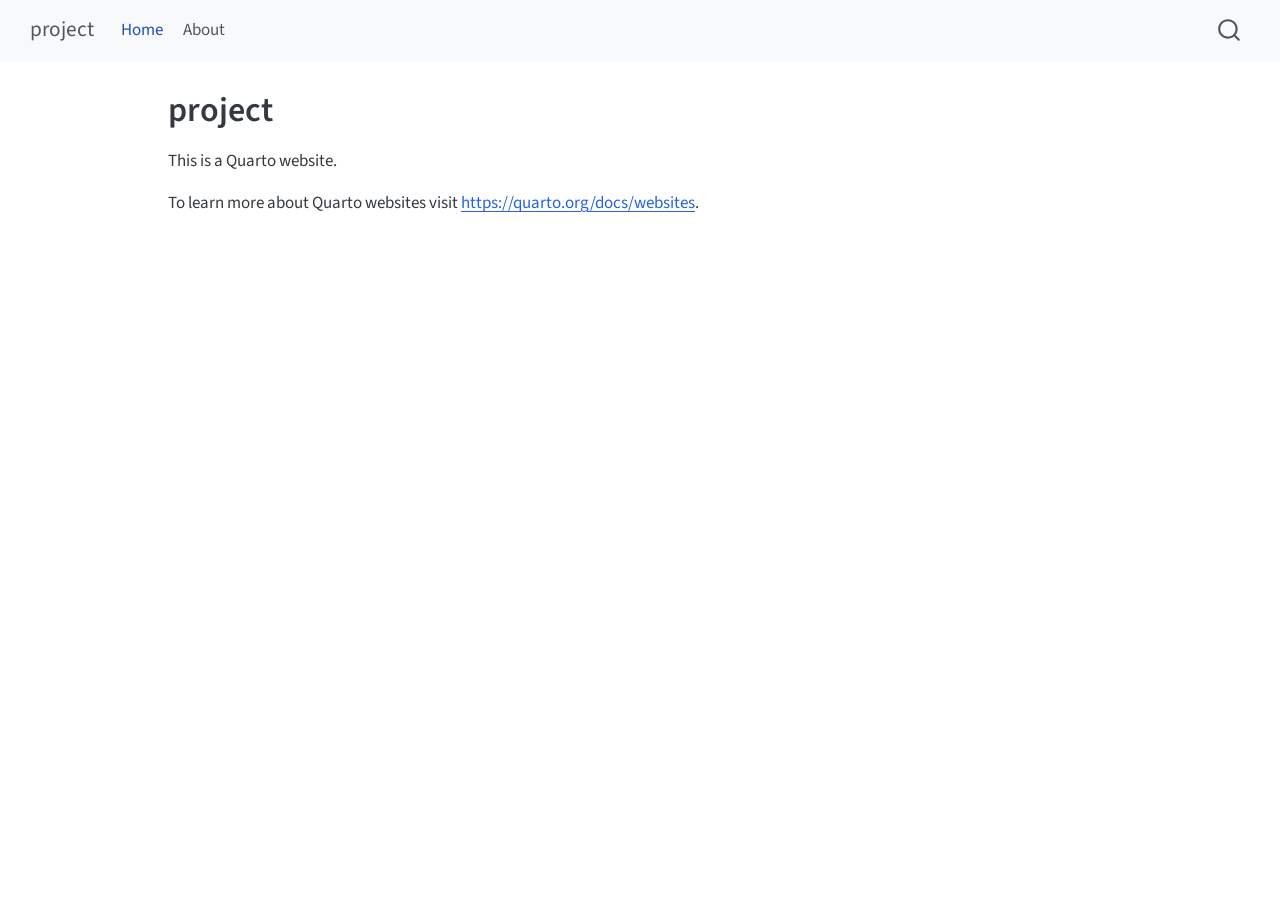
==== docs/index.html @ 0a2a4d00 "initial commit" ====
<!DOCTYPE html>
<html xmlns="http://www.w3.org/1999/xhtml" lang="en" xml:lang="en"><head>

<meta charset="utf-8">
<meta name="generator" content="quarto-1.8.27">

<meta name="viewport" content="width=device-width, initial-scale=1.0, user-scalable=yes">


<title>project</title>
<style>
code{white-space: pre-wrap;}
span.smallcaps{font-variant: small-caps;}
div.columns{display: flex; gap: min(4vw, 1.5em);}
div.column{flex: auto; overflow-x: auto;}
div.hanging-indent{margin-left: 1.5em; text-indent: -1.5em;}
ul.task-list{list-style: none;}
ul.task-list li input[type="checkbox"] {
  width: 0.8em;
  margin: 0 0.8em 0.2em -1em; /* quarto-specific, see https://github.com/quarto-dev/quarto-cli/issues/4556 */ 
  vertical-align: middle;
}
</style>


<script src="site_libs/quarto-nav/quarto-nav.js"></script>
<script src="site_libs/quarto-nav/headroom.min.js"></script>
<script src="site_libs/clipboard/clipboard.min.js"></script>
<script src="site_libs/quarto-search/autocomplete.umd.js"></script>
<script src="site_libs/quarto-search/fuse.min.js"></script>
<script src="site_libs/quarto-search/quarto-search.js"></script>
<meta name="quarto:offset" content="./">
<script src="site_libs/quarto-html/quarto.js" type="module"></script>
<script src="site_libs/quarto-html/tabsets/tabsets.js" type="module"></script>
<script src="site_libs/quarto-html/axe/axe-check.js" type="module"></script>
<script src="site_libs/quarto-html/popper.min.js"></script>
<script src="site_libs/quarto-html/tippy.umd.min.js"></script>
<script src="site_libs/quarto-html/anchor.min.js"></script>
<link href="site_libs/quarto-html/tippy.css" rel="stylesheet">
<link href="site_libs/quarto-html/quarto-syntax-highlighting-ed96de9b727972fe78a7b5d16c58bf87.css" rel="stylesheet" id="quarto-text-highlighting-styles">
<script src="site_libs/bootstrap/bootstrap.min.js"></script>
<link href="site_libs/bootstrap/bootstrap-icons.css" rel="stylesheet">
<link href="site_libs/bootstrap/bootstrap-c82218b12ac0f327fa8bd7d074ce2147.min.css" rel="stylesheet" append-hash="true" id="quarto-bootstrap" data-mode="light">
<script id="quarto-search-options" type="application/json">{
  "location": "navbar",
  "copy-button": false,
  "collapse-after": 3,
  "panel-placement": "end",
  "type": "overlay",
  "limit": 50,
  "keyboard-shortcut": [
    "f",
    "/",
    "s"
  ],
  "show-item-context": false,
  "language": {
    "search-no-results-text": "No results",
    "search-matching-documents-text": "matching documents",
    "search-copy-link-title": "Copy link to search",
    "search-hide-matches-text": "Hide additional matches",
    "search-more-match-text": "more match in this document",
    "search-more-matches-text": "more matches in this document",
    "search-clear-button-title": "Clear",
    "search-text-placeholder": "",
    "search-detached-cancel-button-title": "Cancel",
    "search-submit-button-title": "Submit",
    "search-label": "Search"
  }
}</script>


<link rel="stylesheet" href="styles.css">
</head>

<body class="nav-fixed quarto-light">

<div id="quarto-search-results"></div>
  <header id="quarto-header" class="headroom fixed-top">
    <nav class="navbar navbar-expand-lg " data-bs-theme="dark">
      <div class="navbar-container container-fluid">
      <div class="navbar-brand-container mx-auto">
    <a class="navbar-brand" href="./index.html">
    <span class="navbar-title">project</span>
    </a>
  </div>
            <div id="quarto-search" class="" title="Search"></div>
          <button class="navbar-toggler" type="button" data-bs-toggle="collapse" data-bs-target="#navbarCollapse" aria-controls="navbarCollapse" role="menu" aria-expanded="false" aria-label="Toggle navigation" onclick="if (window.quartoToggleHeadroom) { window.quartoToggleHeadroom(); }">
  <span class="navbar-toggler-icon"></span>
</button>
          <div class="collapse navbar-collapse" id="navbarCollapse">
            <ul class="navbar-nav navbar-nav-scroll me-auto">
  <li class="nav-item">
    <a class="nav-link active" href="./index.html" aria-current="page"> 
<span class="menu-text">Home</span></a>
  </li>  
  <li class="nav-item">
    <a class="nav-link" href="./about.html"> 
<span class="menu-text">About</span></a>
  </li>  
</ul>
          </div> <!-- /navcollapse -->
            <div class="quarto-navbar-tools">
</div>
      </div> <!-- /container-fluid -->
    </nav>
</header>
<!-- content -->
<div id="quarto-content" class="quarto-container page-columns page-rows-contents page-layout-article page-navbar">
<!-- sidebar -->
<!-- margin-sidebar -->
    <div id="quarto-margin-sidebar" class="sidebar margin-sidebar zindex-bottom">
        
    </div>
<!-- main -->
<main class="content" id="quarto-document-content">

<header id="title-block-header" class="quarto-title-block default">
<div class="quarto-title">
<h1 class="title">project</h1>
</div>



<div class="quarto-title-meta">

    
  
    
  </div>
  


</header>


<p>This is a Quarto website.</p>
<p>To learn more about Quarto websites visit <a href="https://quarto.org/docs/websites" class="uri">https://quarto.org/docs/websites</a>.</p>



</main> <!-- /main -->
<script id="quarto-html-after-body" type="application/javascript">
  window.document.addEventListener("DOMContentLoaded", function (event) {
    const icon = "";
    const anchorJS = new window.AnchorJS();
    anchorJS.options = {
      placement: 'right',
      icon: icon
    };
    anchorJS.add('.anchored');
    const isCodeAnnotation = (el) => {
      for (const clz of el.classList) {
        if (clz.startsWith('code-annotation-')) {                     
          return true;
        }
      }
      return false;
    }
    const onCopySuccess = function(e) {
      // button target
      const button = e.trigger;
      // don't keep focus
      button.blur();
      // flash "checked"
      button.classList.add('code-copy-button-checked');
      var currentTitle = button.getAttribute("title");
      button.setAttribute("title", "Copied!");
      let tooltip;
      if (window.bootstrap) {
        button.setAttribute("data-bs-toggle", "tooltip");
        button.setAttribute("data-bs-placement", "left");
        button.setAttribute("data-bs-title", "Copied!");
        tooltip = new bootstrap.Tooltip(button, 
          { trigger: "manual", 
            customClass: "code-copy-button-tooltip",
            offset: [0, -8]});
        tooltip.show();    
      }
      setTimeout(function() {
        if (tooltip) {
          tooltip.hide();
          button.removeAttribute("data-bs-title");
          button.removeAttribute("data-bs-toggle");
          button.removeAttribute("data-bs-placement");
        }
        button.setAttribute("title", currentTitle);
        button.classList.remove('code-copy-button-checked');
      }, 1000);
      // clear code selection
      e.clearSelection();
    }
    const getTextToCopy = function(trigger) {
      const outerScaffold = trigger.parentElement.cloneNode(true);
      const codeEl = outerScaffold.querySelector('code');
      for (const childEl of codeEl.children) {
        if (isCodeAnnotation(childEl)) {
          childEl.remove();
        }
      }
      return codeEl.innerText;
    }
    const clipboard = new window.ClipboardJS('.code-copy-button:not([data-in-quarto-modal])', {
      text: getTextToCopy
    });
    clipboard.on('success', onCopySuccess);
    if (window.document.getElementById('quarto-embedded-source-code-modal')) {
      const clipboardModal = new window.ClipboardJS('.code-copy-button[data-in-quarto-modal]', {
        text: getTextToCopy,
        container: window.document.getElementById('quarto-embedded-source-code-modal')
      });
      clipboardModal.on('success', onCopySuccess);
    }
      var localhostRegex = new RegExp(/^(?:http|https):\/\/localhost\:?[0-9]*\//);
      var mailtoRegex = new RegExp(/^mailto:/);
        var filterRegex = new RegExp('/' + window.location.host + '/');
      var isInternal = (href) => {
          return filterRegex.test(href) || localhostRegex.test(href) || mailtoRegex.test(href);
      }
      // Inspect non-navigation links and adorn them if external
     var links = window.document.querySelectorAll('a[href]:not(.nav-link):not(.navbar-brand):not(.toc-action):not(.sidebar-link):not(.sidebar-item-toggle):not(.pagination-link):not(.no-external):not([aria-hidden]):not(.dropdown-item):not(.quarto-navigation-tool):not(.about-link)');
      for (var i=0; i<links.length; i++) {
        const link = links[i];
        if (!isInternal(link.href)) {
          // undo the damage that might have been done by quarto-nav.js in the case of
          // links that we want to consider external
          if (link.dataset.originalHref !== undefined) {
            link.href = link.dataset.originalHref;
          }
        }
      }
    function tippyHover(el, contentFn, onTriggerFn, onUntriggerFn) {
      const config = {
        allowHTML: true,
        maxWidth: 500,
        delay: 100,
        arrow: false,
        appendTo: function(el) {
            return el.parentElement;
        },
        interactive: true,
        interactiveBorder: 10,
        theme: 'quarto',
        placement: 'bottom-start',
      };
      if (contentFn) {
        config.content = contentFn;
      }
      if (onTriggerFn) {
        config.onTrigger = onTriggerFn;
      }
      if (onUntriggerFn) {
        config.onUntrigger = onUntriggerFn;
      }
      window.tippy(el, config); 
    }
    const noterefs = window.document.querySelectorAll('a[role="doc-noteref"]');
    for (var i=0; i<noterefs.length; i++) {
      const ref = noterefs[i];
      tippyHover(ref, function() {
        // use id or data attribute instead here
        let href = ref.getAttribute('data-footnote-href') || ref.getAttribute('href');
        try { href = new URL(href).hash; } catch {}
        const id = href.replace(/^#\/?/, "");
        const note = window.document.getElementById(id);
        if (note) {
          return note.innerHTML;
        } else {
          return "";
        }
      });
    }
    const xrefs = window.document.querySelectorAll('a.quarto-xref');
    const processXRef = (id, note) => {
      // Strip column container classes
      const stripColumnClz = (el) => {
        el.classList.remove("page-full", "page-columns");
        if (el.children) {
          for (const child of el.children) {
            stripColumnClz(child);
          }
        }
      }
      stripColumnClz(note)
      if (id === null || id.startsWith('sec-')) {
        // Special case sections, only their first couple elements
        const container = document.createElement("div");
        if (note.children && note.children.length > 2) {
          container.appendChild(note.children[0].cloneNode(true));
          for (let i = 1; i < note.children.length; i++) {
            const child = note.children[i];
            if (child.tagName === "P" && child.innerText === "") {
              continue;
            } else {
              container.appendChild(child.cloneNode(true));
              break;
            }
          }
          if (window.Quarto?.typesetMath) {
            window.Quarto.typesetMath(container);
          }
          return container.innerHTML
        } else {
          if (window.Quarto?.typesetMath) {
            window.Quarto.typesetMath(note);
          }
          return note.innerHTML;
        }
      } else {
        // Remove any anchor links if they are present
        const anchorLink = note.querySelector('a.anchorjs-link');
        if (anchorLink) {
          anchorLink.remove();
        }
        if (window.Quarto?.typesetMath) {
          window.Quarto.typesetMath(note);
        }
        if (note.classList.contains("callout")) {
          return note.outerHTML;
        } else {
          return note.innerHTML;
        }
      }
    }
    for (var i=0; i<xrefs.length; i++) {
      const xref = xrefs[i];
      tippyHover(xref, undefined, function(instance) {
        instance.disable();
        let url = xref.getAttribute('href');
        let hash = undefined; 
        if (url.startsWith('#')) {
          hash = url;
        } else {
          try { hash = new URL(url).hash; } catch {}
        }
        if (hash) {
          const id = hash.replace(/^#\/?/, "");
          const note = window.document.getElementById(id);
          if (note !== null) {
            try {
              const html = processXRef(id, note.cloneNode(true));
              instance.setContent(html);
            } finally {
              instance.enable();
              instance.show();
            }
          } else {
            // See if we can fetch this
            fetch(url.split('#')[0])
            .then(res => res.text())
            .then(html => {
              const parser = new DOMParser();
              const htmlDoc = parser.parseFromString(html, "text/html");
              const note = htmlDoc.getElementById(id);
              if (note !== null) {
                const html = processXRef(id, note);
                instance.setContent(html);
              } 
            }).finally(() => {
              instance.enable();
              instance.show();
            });
          }
        } else {
          // See if we can fetch a full url (with no hash to target)
          // This is a special case and we should probably do some content thinning / targeting
          fetch(url)
          .then(res => res.text())
          .then(html => {
            const parser = new DOMParser();
            const htmlDoc = parser.parseFromString(html, "text/html");
            const note = htmlDoc.querySelector('main.content');
            if (note !== null) {
              // This should only happen for chapter cross references
              // (since there is no id in the URL)
              // remove the first header
              if (note.children.length > 0 && note.children[0].tagName === "HEADER") {
                note.children[0].remove();
              }
              const html = processXRef(null, note);
              instance.setContent(html);
            } 
          }).finally(() => {
            instance.enable();
            instance.show();
          });
        }
      }, function(instance) {
      });
    }
        let selectedAnnoteEl;
        const selectorForAnnotation = ( cell, annotation) => {
          let cellAttr = 'data-code-cell="' + cell + '"';
          let lineAttr = 'data-code-annotation="' +  annotation + '"';
          const selector = 'span[' + cellAttr + '][' + lineAttr + ']';
          return selector;
        }
        const selectCodeLines = (annoteEl) => {
          const doc = window.document;
          const targetCell = annoteEl.getAttribute("data-target-cell");
          const targetAnnotation = annoteEl.getAttribute("data-target-annotation");
          const annoteSpan = window.document.querySelector(selectorForAnnotation(targetCell, targetAnnotation));
          const lines = annoteSpan.getAttribute("data-code-lines").split(",");
          const lineIds = lines.map((line) => {
            return targetCell + "-" + line;
          })
          let top = null;
          let height = null;
          let parent = null;
          if (lineIds.length > 0) {
              //compute the position of the single el (top and bottom and make a div)
              const el = window.document.getElementById(lineIds[0]);
              top = el.offsetTop;
              height = el.offsetHeight;
              parent = el.parentElement.parentElement;
            if (lineIds.length > 1) {
              const lastEl = window.document.getElementById(lineIds[lineIds.length - 1]);
              const bottom = lastEl.offsetTop + lastEl.offsetHeight;
              height = bottom - top;
            }
            if (top !== null && height !== null && parent !== null) {
              // cook up a div (if necessary) and position it 
              let div = window.document.getElementById("code-annotation-line-highlight");
              if (div === null) {
                div = window.document.createElement("div");
                div.setAttribute("id", "code-annotation-line-highlight");
                div.style.position = 'absolute';
                parent.appendChild(div);
              }
              div.style.top = top - 2 + "px";
              div.style.height = height + 4 + "px";
              div.style.left = 0;
              let gutterDiv = window.document.getElementById("code-annotation-line-highlight-gutter");
              if (gutterDiv === null) {
                gutterDiv = window.document.createElement("div");
                gutterDiv.setAttribute("id", "code-annotation-line-highlight-gutter");
                gutterDiv.style.position = 'absolute';
                const codeCell = window.document.getElementById(targetCell);
                const gutter = codeCell.querySelector('.code-annotation-gutter');
                gutter.appendChild(gutterDiv);
              }
              gutterDiv.style.top = top - 2 + "px";
              gutterDiv.style.height = height + 4 + "px";
            }
            selectedAnnoteEl = annoteEl;
          }
        };
        const unselectCodeLines = () => {
          const elementsIds = ["code-annotation-line-highlight", "code-annotation-line-highlight-gutter"];
          elementsIds.forEach((elId) => {
            const div = window.document.getElementById(elId);
            if (div) {
              div.remove();
            }
          });
          selectedAnnoteEl = undefined;
        };
          // Handle positioning of the toggle
      window.addEventListener(
        "resize",
        throttle(() => {
          elRect = undefined;
          if (selectedAnnoteEl) {
            selectCodeLines(selectedAnnoteEl);
          }
        }, 10)
      );
      function throttle(fn, ms) {
      let throttle = false;
      let timer;
        return (...args) => {
          if(!throttle) { // first call gets through
              fn.apply(this, args);
              throttle = true;
          } else { // all the others get throttled
              if(timer) clearTimeout(timer); // cancel #2
              timer = setTimeout(() => {
                fn.apply(this, args);
                timer = throttle = false;
              }, ms);
          }
        };
      }
        // Attach click handler to the DT
        const annoteDls = window.document.querySelectorAll('dt[data-target-cell]');
        for (const annoteDlNode of annoteDls) {
          annoteDlNode.addEventListener('click', (event) => {
            const clickedEl = event.target;
            if (clickedEl !== selectedAnnoteEl) {
              unselectCodeLines();
              const activeEl = window.document.querySelector('dt[data-target-cell].code-annotation-active');
              if (activeEl) {
                activeEl.classList.remove('code-annotation-active');
              }
              selectCodeLines(clickedEl);
              clickedEl.classList.add('code-annotation-active');
            } else {
              // Unselect the line
              unselectCodeLines();
              clickedEl.classList.remove('code-annotation-active');
            }
          });
        }
    const findCites = (el) => {
      const parentEl = el.parentElement;
      if (parentEl) {
        const cites = parentEl.dataset.cites;
        if (cites) {
          return {
            el,
            cites: cites.split(' ')
          };
        } else {
          return findCites(el.parentElement)
        }
      } else {
        return undefined;
      }
    };
    var bibliorefs = window.document.querySelectorAll('a[role="doc-biblioref"]');
    for (var i=0; i<bibliorefs.length; i++) {
      const ref = bibliorefs[i];
      const citeInfo = findCites(ref);
      if (citeInfo) {
        tippyHover(citeInfo.el, function() {
          var popup = window.document.createElement('div');
          citeInfo.cites.forEach(function(cite) {
            var citeDiv = window.document.createElement('div');
            citeDiv.classList.add('hanging-indent');
            citeDiv.classList.add('csl-entry');
            var biblioDiv = window.document.getElementById('ref-' + cite);
            if (biblioDiv) {
              citeDiv.innerHTML = biblioDiv.innerHTML;
            }
            popup.appendChild(citeDiv);
          });
          return popup.innerHTML;
        });
      }
    }
  });
  </script>
</div> <!-- /content -->




</body></html>
---- docs/site_libs/quarto-html/tippy.css ----
.tippy-box[data-animation=fade][data-state=hidden]{opacity:0}[data-tippy-root]{max-width:calc(100vw - 10px)}.tippy-box{position:relative;background-color:#333;color:#fff;border-radius:4px;font-size:14px;line-height:1.4;white-space:normal;outline:0;transition-property:transform,visibility,opacity}.tippy-box[data-placement^=top]>.tippy-arrow{bottom:0}.tippy-box[data-placement^=top]>.tippy-arrow:before{bottom:-7px;left:0;border-width:8px 8px 0;border-top-color:initial;transform-origin:center top}.tippy-box[data-placement^=bottom]>.tippy-arrow{top:0}.tippy-box[data-placement^=bottom]>.tippy-arrow:before{top:-7px;left:0;border-width:0 8px 8px;border-bottom-color:initial;transform-origin:center bottom}.tippy-box[data-placement^=left]>.tippy-arrow{right:0}.tippy-box[data-placement^=left]>.tippy-arrow:before{border-width:8px 0 8px 8px;border-left-color:initial;right:-7px;transform-origin:center left}.tippy-box[data-placement^=right]>.tippy-arrow{left:0}.tippy-box[data-placement^=right]>.tippy-arrow:before{left:-7px;border-width:8px 8px 8px 0;border-right-color:initial;transform-origin:center right}.tippy-box[data-inertia][data-state=visible]{transition-timing-function:cubic-bezier(.54,1.5,.38,1.11)}.tippy-arrow{width:16px;height:16px;color:#333}.tippy-arrow:before{content:"";position:absolute;border-color:transparent;border-style:solid}.tippy-content{position:relative;padding:5px 9px;z-index:1}
---- docs/site_libs/quarto-html/quarto-syntax-highlighting-ed96de9b727972fe78a7b5d16c58bf87.css ----
/* quarto syntax highlight colors */
:root {
  --quarto-hl-ot-color: #003B4F;
  --quarto-hl-at-color: #657422;
  --quarto-hl-ss-color: #20794D;
  --quarto-hl-an-color: #5E5E5E;
  --quarto-hl-fu-color: #4758AB;
  --quarto-hl-st-color: #20794D;
  --quarto-hl-cf-color: #003B4F;
  --quarto-hl-op-color: #5E5E5E;
  --quarto-hl-er-color: #AD0000;
  --quarto-hl-bn-color: #AD0000;
  --quarto-hl-al-color: #AD0000;
  --quarto-hl-va-color: #111111;
  --quarto-hl-bu-color: inherit;
  --quarto-hl-ex-color: inherit;
  --quarto-hl-pp-color: #AD0000;
  --quarto-hl-in-color: #5E5E5E;
  --quarto-hl-vs-color: #20794D;
  --quarto-hl-wa-color: #5E5E5E;
  --quarto-hl-do-color: #5E5E5E;
  --quarto-hl-im-color: #00769E;
  --quarto-hl-ch-color: #20794D;
  --quarto-hl-dt-color: #AD0000;
  --quarto-hl-fl-color: #AD0000;
  --quarto-hl-co-color: #5E5E5E;
  --quarto-hl-cv-color: #5E5E5E;
  --quarto-hl-cn-color: #8f5902;
  --quarto-hl-sc-color: #5E5E5E;
  --quarto-hl-dv-color: #AD0000;
  --quarto-hl-kw-color: #003B4F;
}

/* other quarto variables */
:root {
  --quarto-font-monospace: SFMono-Regular, Menlo, Monaco, Consolas, "Liberation Mono", "Courier New", monospace;
}

/* syntax highlight based on Pandoc's rules */
pre > code.sourceCode > span {
  color: #003B4F;
}

code.sourceCode > span {
  color: #003B4F;
}

div.sourceCode,
div.sourceCode pre.sourceCode {
  color: #003B4F;
}

/* Normal */
code span {
  color: #003B4F;
}

/* Alert */
code span.al {
  color: #AD0000;
  font-style: inherit;
}

/* Annotation */
code span.an {
  color: #5E5E5E;
  font-style: inherit;
}

/* Attribute */
code span.at {
  color: #657422;
  font-style: inherit;
}

/* BaseN */
code span.bn {
  color: #AD0000;
  font-style: inherit;
}

/* BuiltIn */
code span.bu {
  font-style: inherit;
}

/* ControlFlow */
code span.cf {
  color: #003B4F;
  font-weight: bold;
  font-style: inherit;
}

/* Char */
code span.ch {
  color: #20794D;
  font-style: inherit;
}

/* Constant */
code span.cn {
  color: #8f5902;
  font-style: inherit;
}

/* Comment */
code span.co {
  color: #5E5E5E;
  font-style: inherit;
}

/* CommentVar */
code span.cv {
  color: #5E5E5E;
  font-style: italic;
}

/* Documentation */
code span.do {
  color: #5E5E5E;
  font-style: italic;
}

/* DataType */
code span.dt {
  color: #AD0000;
  font-style: inherit;
}

/* DecVal */
code span.dv {
  color: #AD0000;
  font-style: inherit;
}

/* Error */
code span.er {
  color: #AD0000;
  font-style: inherit;
}

/* Extension */
code span.ex {
  font-style: inherit;
}

/* Float */
code span.fl {
  color: #AD0000;
  font-style: inherit;
}

/* Function */
code span.fu {
  color: #4758AB;
  font-style: inherit;
}

/* Import */
code span.im {
  color: #00769E;
  font-style: inherit;
}

/* Information */
code span.in {
  color: #5E5E5E;
  font-style: inherit;
}

/* Keyword */
code span.kw {
  color: #003B4F;
  font-weight: bold;
  font-style: inherit;
}

/* Operator */
code span.op {
  color: #5E5E5E;
  font-style: inherit;
}

/* Other */
code span.ot {
  color: #003B4F;
  font-style: inherit;
}

/* Preprocessor */
code span.pp {
  color: #AD0000;
  font-style: inherit;
}

/* SpecialChar */
code span.sc {
  color: #5E5E5E;
  font-style: inherit;
}

/* SpecialString */
code span.ss {
  color: #20794D;
  font-style: inherit;
}

/* String */
code span.st {
  color: #20794D;
  font-style: inherit;
}

/* Variable */
code span.va {
  color: #111111;
  font-style: inherit;
}

/* VerbatimString */
code span.vs {
  color: #20794D;
  font-style: inherit;
}

/* Warning */
code span.wa {
  color: #5E5E5E;
  font-style: italic;
}

.prevent-inlining {
  content: "</";
}

/*# sourceMappingURL=0920dd6d7437995b8cdf7429764427b1.css.map */
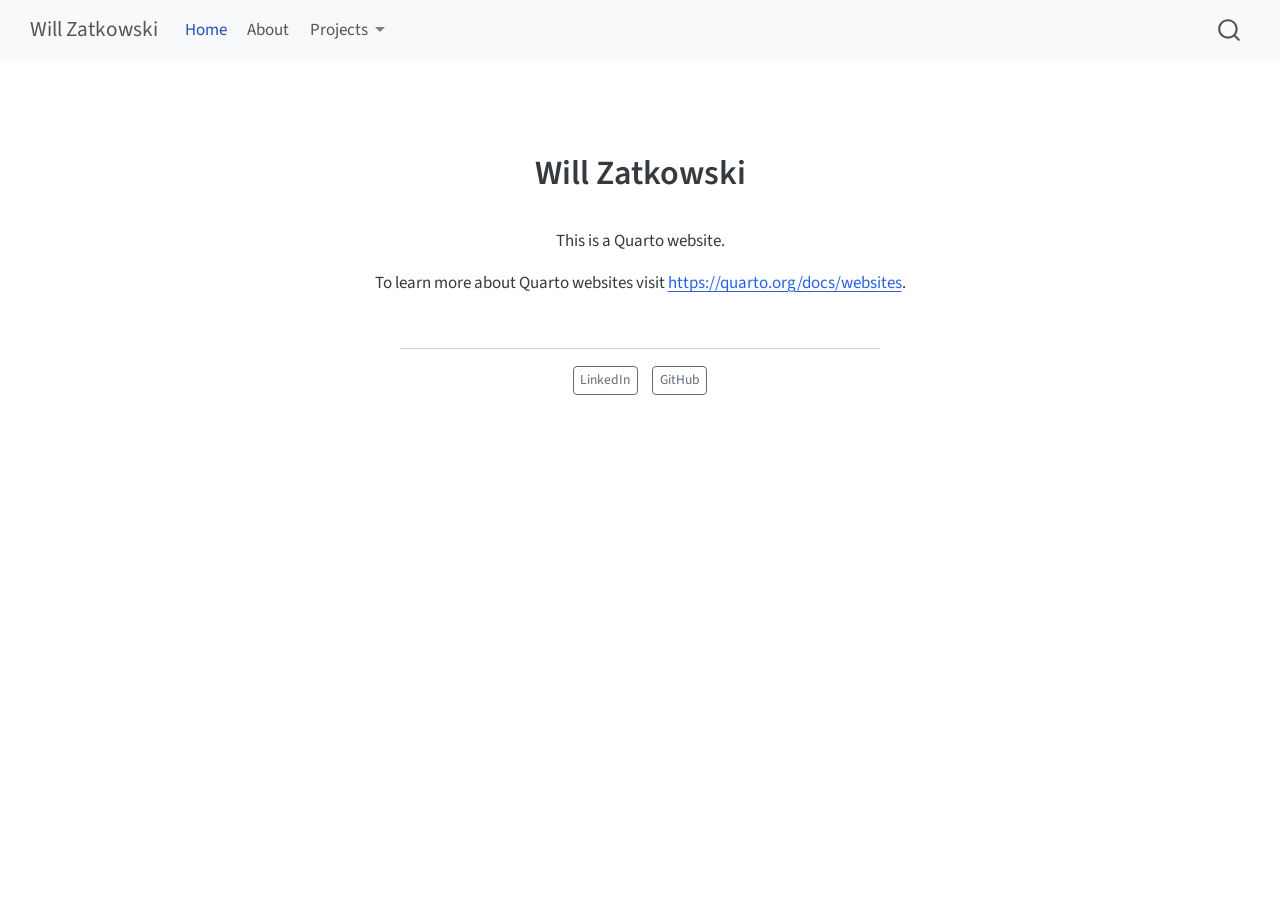
==== commit b29db426: "added links and r package" ====
--- a/docs/index.html
+++ b/docs/index.html
@@ -7,7 +7,7 @@
 <meta name="viewport" content="width=device-width, initial-scale=1.0, user-scalable=yes">
 
 
-<title>project</title>
+<title>Will Zatkowski</title>
 <style>
 code{white-space: pre-wrap;}
 span.smallcaps{font-variant: small-caps;}
@@ -35,7 +35,6 @@
 <script src="site_libs/quarto-html/axe/axe-check.js" type="module"></script>
 <script src="site_libs/quarto-html/popper.min.js"></script>
 <script src="site_libs/quarto-html/tippy.umd.min.js"></script>
-<script src="site_libs/quarto-html/anchor.min.js"></script>
 <link href="site_libs/quarto-html/tippy.css" rel="stylesheet">
 <link href="site_libs/quarto-html/quarto-syntax-highlighting-ed96de9b727972fe78a7b5d16c58bf87.css" rel="stylesheet" id="quarto-text-highlighting-styles">
 <script src="site_libs/bootstrap/bootstrap.min.js"></script>
@@ -73,7 +72,7 @@
 <link rel="stylesheet" href="styles.css">
 </head>
 
-<body class="nav-fixed quarto-light">
+<body class="nav-fixed fullcontent quarto-light">
 
 <div id="quarto-search-results"></div>
   <header id="quarto-header" class="headroom fixed-top">
@@ -81,7 +80,7 @@
       <div class="navbar-container container-fluid">
       <div class="navbar-brand-container mx-auto">
     <a class="navbar-brand" href="./index.html">
-    <span class="navbar-title">project</span>
+    <span class="navbar-title">Will Zatkowski</span>
     </a>
   </div>
             <div id="quarto-search" class="" title="Search"></div>
@@ -98,6 +97,25 @@
     <a class="nav-link" href="./about.html"> 
 <span class="menu-text">About</span></a>
   </li>  
+  <li class="nav-item dropdown ">
+    <a class="nav-link dropdown-toggle" href="#" id="nav-menu-projects" role="link" data-bs-toggle="dropdown" aria-expanded="false">
+ <span class="menu-text">Projects</span>
+    </a>
+    <ul class="dropdown-menu" aria-labelledby="nav-menu-projects">    
+        <li>
+    <a class="dropdown-item" href="./sql_project.html">
+ <span class="dropdown-text">SQL Project</span></a>
+  </li>  
+        <li>
+    <a class="dropdown-item" href="./text_analysis_project.html">
+ <span class="dropdown-text">Text-Analysis Project</span></a>
+  </li>  
+        <li>
+    <a class="dropdown-item" href="./r_package.html">
+ <span class="dropdown-text">R Package</span></a>
+  </li>  
+    </ul>
+  </li>
 </ul>
           </div> <!-- /navcollapse -->
             <div class="quarto-navbar-tools">
@@ -109,46 +127,34 @@
 <div id="quarto-content" class="quarto-container page-columns page-rows-contents page-layout-article page-navbar">
 <!-- sidebar -->
 <!-- margin-sidebar -->
-    <div id="quarto-margin-sidebar" class="sidebar margin-sidebar zindex-bottom">
-        
-    </div>
+    
 <!-- main -->
-<main class="content" id="quarto-document-content">
-
-<header id="title-block-header" class="quarto-title-block default">
+<div class="quarto-about-jolla">
+ <header id="title-block-header" class="quarto-title-block default">
 <div class="quarto-title">
-<h1 class="title">project</h1>
+<h1 class="title">Will Zatkowski</h1>
 </div>
-
-
-
 <div class="quarto-title-meta">
-
-    
-  
-    
   </div>
-  
-
-
-</header>
-
-
+</header><main class="content" id="quarto-document-content">
 <p>This is a Quarto website.</p>
 <p>To learn more about Quarto websites visit <a href="https://quarto.org/docs/websites" class="uri">https://quarto.org/docs/websites</a>.</p>
 
 
-
-</main> <!-- /main -->
+</main> 
+  <hr class="about-sep">
+   <div class="about-links">
+  <a href="/www.linkedin.com/in/william-zatkowski-259096341" class="about-link" rel="" target="_blank">
+     <span class="about-link-text">LinkedIn</span>
+  </a>
+  <a href="https://github.com/willzatkowski" class="about-link" rel="" target="_blank">
+     <span class="about-link-text">GitHub</span>
+  </a>
+</div>
+</div>
+ <!-- /main -->
 <script id="quarto-html-after-body" type="application/javascript">
   window.document.addEventListener("DOMContentLoaded", function (event) {
-    const icon = "";
-    const anchorJS = new window.AnchorJS();
-    anchorJS.options = {
-      placement: 'right',
-      icon: icon
-    };
-    anchorJS.add('.anchored');
     const isCodeAnnotation = (el) => {
       for (const clz of el.classList) {
         if (clz.startsWith('code-annotation-')) {                     
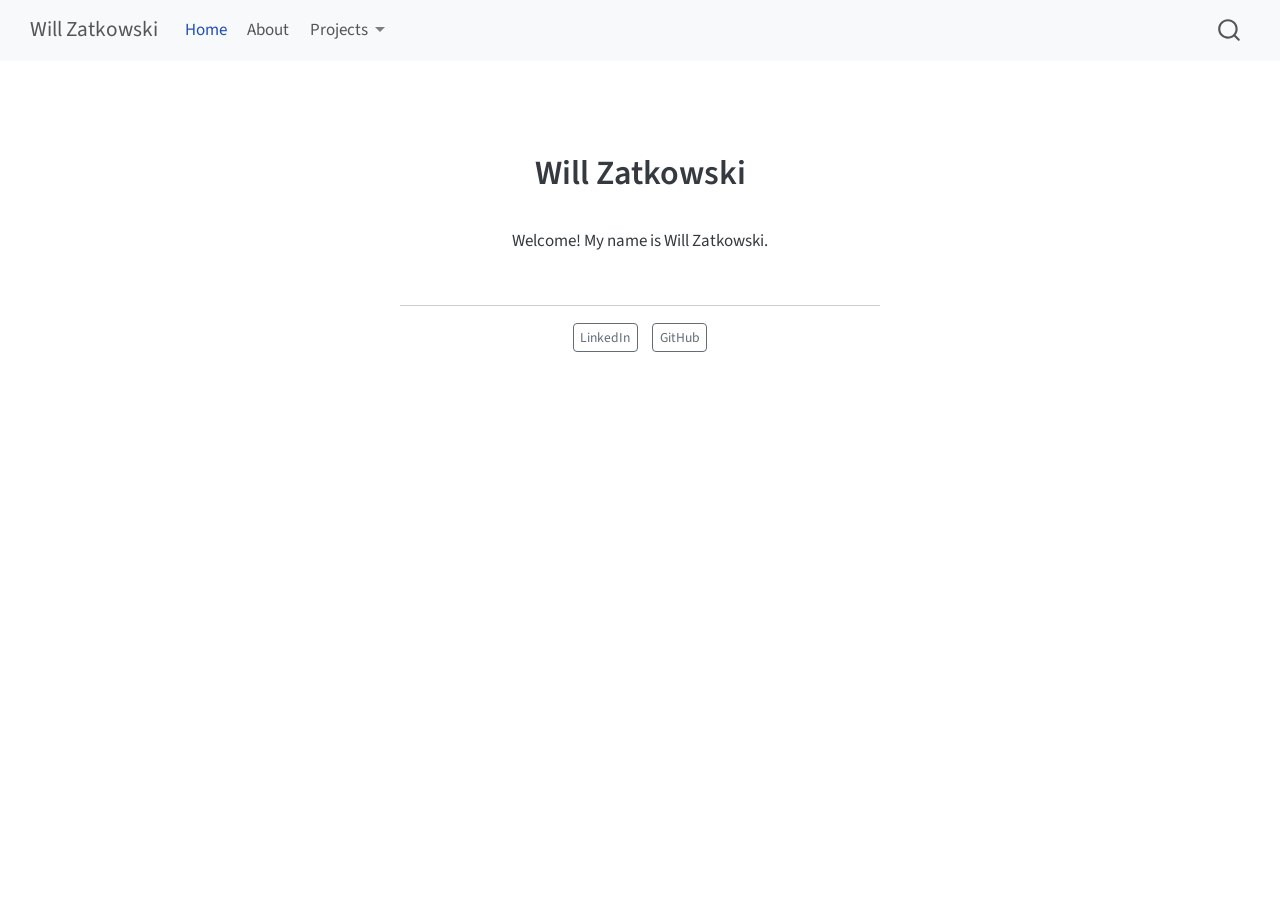
==== commit 6ac058cb: "completed all four project tabs" ====
--- a/docs/index.html
+++ b/docs/index.html
@@ -114,6 +114,10 @@
     <a class="dropdown-item" href="./r_package.html">
  <span class="dropdown-text">R Package</span></a>
   </li>  
+        <li>
+    <a class="dropdown-item" href="./poster_project.html">
+ <span class="dropdown-text">Poster Project</span></a>
+  </li>  
     </ul>
   </li>
 </ul>
@@ -137,8 +141,7 @@
 <div class="quarto-title-meta">
   </div>
 </header><main class="content" id="quarto-document-content">
-<p>This is a Quarto website.</p>
-<p>To learn more about Quarto websites visit <a href="https://quarto.org/docs/websites" class="uri">https://quarto.org/docs/websites</a>.</p>
+<p>Welcome! My name is Will Zatkowski.</p>
 
 
 </main> 
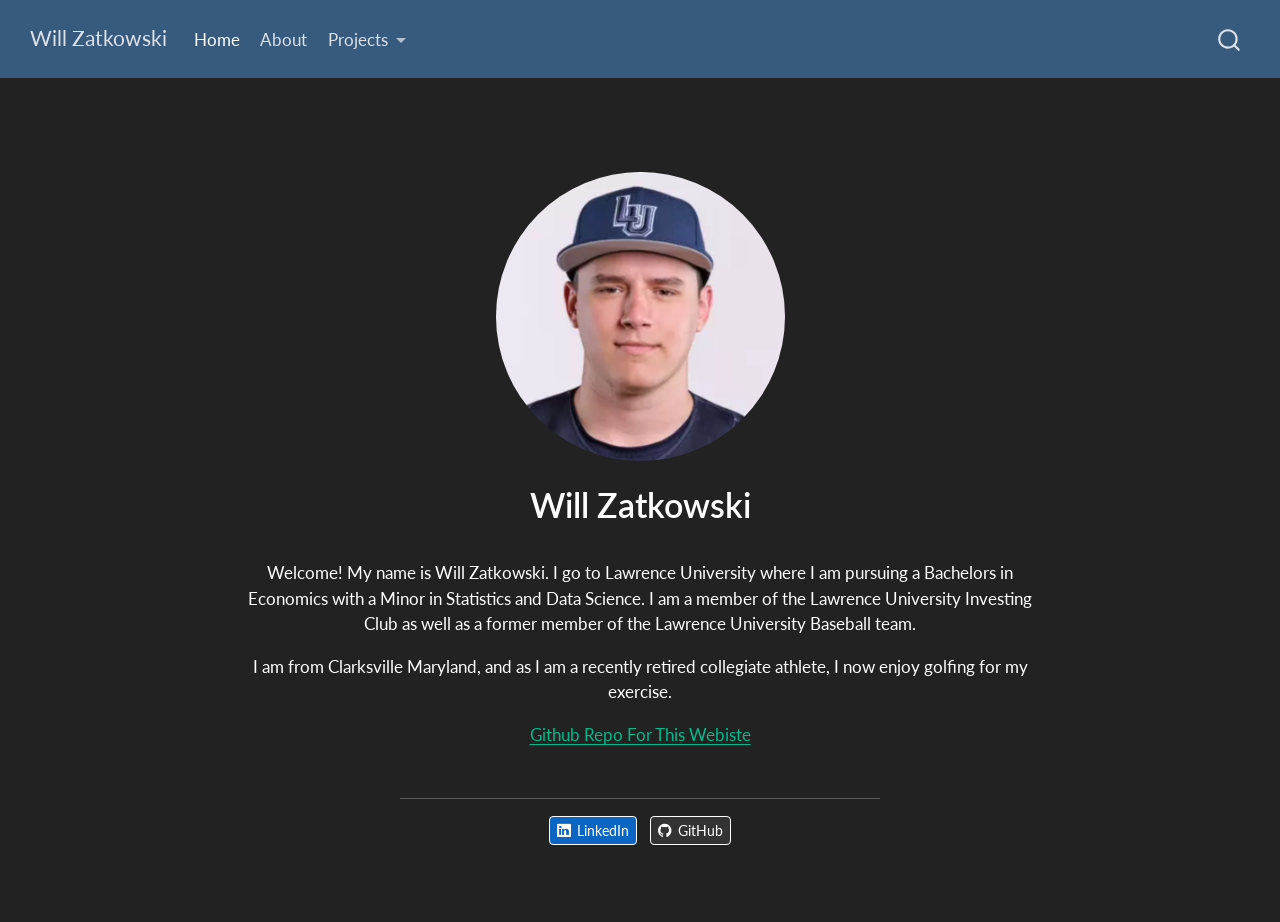
==== commit bab8491d: "added link to repo for website" ====
--- a/docs/index.html
+++ b/docs/index.html
@@ -36,10 +36,10 @@
 <script src="site_libs/quarto-html/popper.min.js"></script>
 <script src="site_libs/quarto-html/tippy.umd.min.js"></script>
 <link href="site_libs/quarto-html/tippy.css" rel="stylesheet">
-<link href="site_libs/quarto-html/quarto-syntax-highlighting-ed96de9b727972fe78a7b5d16c58bf87.css" rel="stylesheet" id="quarto-text-highlighting-styles">
+<link href="site_libs/quarto-html/quarto-syntax-highlighting-dark-4d9afe2b8d18ee9fa5d0d57b5ed4214d.css" rel="stylesheet" id="quarto-text-highlighting-styles">
 <script src="site_libs/bootstrap/bootstrap.min.js"></script>
 <link href="site_libs/bootstrap/bootstrap-icons.css" rel="stylesheet">
-<link href="site_libs/bootstrap/bootstrap-c82218b12ac0f327fa8bd7d074ce2147.min.css" rel="stylesheet" append-hash="true" id="quarto-bootstrap" data-mode="light">
+<link href="site_libs/bootstrap/bootstrap-eabbb2bc761cdb3ae61a27d0045cb060.min.css" rel="stylesheet" append-hash="true" id="quarto-bootstrap" data-mode="dark">
 <script id="quarto-search-options" type="application/json">{
   "location": "navbar",
   "copy-button": false,
@@ -118,6 +118,10 @@
     <a class="dropdown-item" href="./poster_project.html">
  <span class="dropdown-text">Poster Project</span></a>
   </li>  
+        <li>
+    <a class="dropdown-item" href="./shinyapp_project.html">
+ <span class="dropdown-text">Shiny App Project</span></a>
+  </li>  
     </ul>
   </li>
 </ul>
@@ -134,6 +138,8 @@
     
 <!-- main -->
 <div class="quarto-about-jolla">
+  <img src="headshot_project.png" class="about-image
+  round " style="height: 17em; width: 17em;">
  <header id="title-block-header" class="quarto-title-block default">
 <div class="quarto-title">
 <h1 class="title">Will Zatkowski</h1>
@@ -141,16 +147,20 @@
 <div class="quarto-title-meta">
   </div>
 </header><main class="content" id="quarto-document-content">
-<p>Welcome! My name is Will Zatkowski.</p>
+<p>Welcome! My name is Will Zatkowski. I go to Lawrence University where I am pursuing a Bachelors in Economics with a Minor in Statistics and Data Science. I am a member of the Lawrence University Investing Club as well as a former member of the Lawrence University Baseball team.</p>
+<p>I am from Clarksville Maryland, and as I am a recently retired collegiate athlete, I now enjoy golfing for my exercise.</p>
+<p><a href="https://github.com/willzatkowski/willzatkowski.github.io">Github Repo For This Webiste</a></p>
 
 
 </main> 
   <hr class="about-sep">
    <div class="about-links">
-  <a href="/www.linkedin.com/in/william-zatkowski-259096341" class="about-link" rel="" target="_blank">
+  <a href="https://www.linkedin.com/in/william-zatkowski" class="about-link" rel="" target="_blank">
+    <i class="bi bi-linkedin"></i>
      <span class="about-link-text">LinkedIn</span>
   </a>
   <a href="https://github.com/willzatkowski" class="about-link" rel="" target="_blank">
+    <i class="bi bi-github"></i>
      <span class="about-link-text">GitHub</span>
   </a>
 </div>
--- a/docs/site_libs/quarto-html/quarto-syntax-highlighting-dark-4d9afe2b8d18ee9fa5d0d57b5ed4214d.css
+++ b/docs/site_libs/quarto-html/quarto-syntax-highlighting-dark-4d9afe2b8d18ee9fa5d0d57b5ed4214d.css
@@ -0,0 +1,219 @@
+/* quarto syntax highlight colors */
+:root {
+  --quarto-hl-al-color: #f07178;
+  --quarto-hl-an-color: #d4d0ab;
+  --quarto-hl-at-color: #00e0e0;
+  --quarto-hl-bn-color: #d4d0ab;
+  --quarto-hl-bu-color: #abe338;
+  --quarto-hl-ch-color: #abe338;
+  --quarto-hl-co-color: #f8f8f2;
+  --quarto-hl-cv-color: #ffd700;
+  --quarto-hl-cn-color: #ffd700;
+  --quarto-hl-cf-color: #ffa07a;
+  --quarto-hl-dt-color: #ffa07a;
+  --quarto-hl-dv-color: #d4d0ab;
+  --quarto-hl-do-color: #f8f8f2;
+  --quarto-hl-er-color: #f07178;
+  --quarto-hl-ex-color: #00e0e0;
+  --quarto-hl-fl-color: #d4d0ab;
+  --quarto-hl-fu-color: #ffa07a;
+  --quarto-hl-im-color: #abe338;
+  --quarto-hl-in-color: #d4d0ab;
+  --quarto-hl-kw-color: #ffa07a;
+  --quarto-hl-op-color: #ffa07a;
+  --quarto-hl-ot-color: #00e0e0;
+  --quarto-hl-pp-color: #dcc6e0;
+  --quarto-hl-re-color: #00e0e0;
+  --quarto-hl-sc-color: #abe338;
+  --quarto-hl-ss-color: #abe338;
+  --quarto-hl-st-color: #abe338;
+  --quarto-hl-va-color: #00e0e0;
+  --quarto-hl-vs-color: #abe338;
+  --quarto-hl-wa-color: #dcc6e0;
+}
+
+/* other quarto variables */
+:root {
+  --quarto-font-monospace: SFMono-Regular, Menlo, Monaco, Consolas, "Liberation Mono", "Courier New", monospace;
+}
+
+/* syntax highlight based on Pandoc's rules */
+pre > code.sourceCode > span {
+  color: #f8f8f2;
+}
+
+code.sourceCode > span {
+  color: #f8f8f2;
+}
+
+div.sourceCode,
+div.sourceCode pre.sourceCode {
+  color: #f8f8f2;
+}
+
+/* Normal */
+code span {
+  color: #f8f8f2;
+}
+
+/* Alert */
+code span.al {
+  color: #f07178;
+}
+
+/* Annotation */
+code span.an {
+  color: #d4d0ab;
+}
+
+/* Attribute */
+code span.at {
+  color: #00e0e0;
+}
+
+/* BaseN */
+code span.bn {
+  color: #d4d0ab;
+}
+
+/* BuiltIn */
+code span.bu {
+  color: #abe338;
+}
+
+/* ControlFlow */
+code span.cf {
+  font-weight: bold;
+  color: #ffa07a;
+}
+
+/* Char */
+code span.ch {
+  color: #abe338;
+}
+
+/* Constant */
+code span.cn {
+  color: #ffd700;
+}
+
+/* Comment */
+code span.co {
+  font-style: italic;
+  color: #f8f8f2;
+}
+
+/* CommentVar */
+code span.cv {
+  color: #ffd700;
+}
+
+/* Documentation */
+code span.do {
+  color: #f8f8f2;
+}
+
+/* DataType */
+code span.dt {
+  color: #ffa07a;
+}
+
+/* DecVal */
+code span.dv {
+  color: #d4d0ab;
+}
+
+/* Error */
+code span.er {
+  color: #f07178;
+  text-decoration: underline;
+}
+
+/* Extension */
+code span.ex {
+  font-weight: bold;
+  color: #00e0e0;
+}
+
+/* Float */
+code span.fl {
+  color: #d4d0ab;
+}
+
+/* Function */
+code span.fu {
+  color: #ffa07a;
+}
+
+/* Import */
+code span.im {
+  color: #abe338;
+}
+
+/* Information */
+code span.in {
+  color: #d4d0ab;
+}
+
+/* Keyword */
+code span.kw {
+  font-weight: bold;
+  color: #ffa07a;
+}
+
+/* Operator */
+code span.op {
+  color: #ffa07a;
+}
+
+/* Other */
+code span.ot {
+  color: #00e0e0;
+}
+
+/* Preprocessor */
+code span.pp {
+  color: #dcc6e0;
+}
+
+/* RegionMarker */
+code span.re {
+  background-color: #f8f8f2;
+  color: #00e0e0;
+}
+
+/* SpecialChar */
+code span.sc {
+  color: #abe338;
+}
+
+/* SpecialString */
+code span.ss {
+  color: #abe338;
+}
+
+/* String */
+code span.st {
+  color: #abe338;
+}
+
+/* Variable */
+code span.va {
+  color: #00e0e0;
+}
+
+/* VerbatimString */
+code span.vs {
+  color: #abe338;
+}
+
+/* Warning */
+code span.wa {
+  color: #dcc6e0;
+}
+
+.prevent-inlining {
+  content: "</";
+}
+
+/*# sourceMappingURL=86edf53ecdff796acf02dbceed379426.css.map */
--- a/docs/styles.css
+++ b/docs/styles.css
@@ -0,0 +1,27 @@
+/* css styles */
+
+/* LinkedIn button */
+.about-link[href*="linkedin.com"] {
+  background-color: #0A66C2;
+  color: white;
+  padding: 12px 18px;
+  border-radius: 999px;
+  font-size: 1.2rem;
+}
+
+/* GitHub button */
+.about-link[href*="github.com"] {
+  background-color: #333333;
+  color: white;
+  padding: 12px 18px;
+  border-radius: 999px;
+  font-size: 1.2rem;
+}
+
+.about-link[href*="linkedin.com"]:hover {
+  background-color: #084b8a;
+}
+
+.about-link[href*="github.com"]:hover {
+  background-color: #111111;
+}
